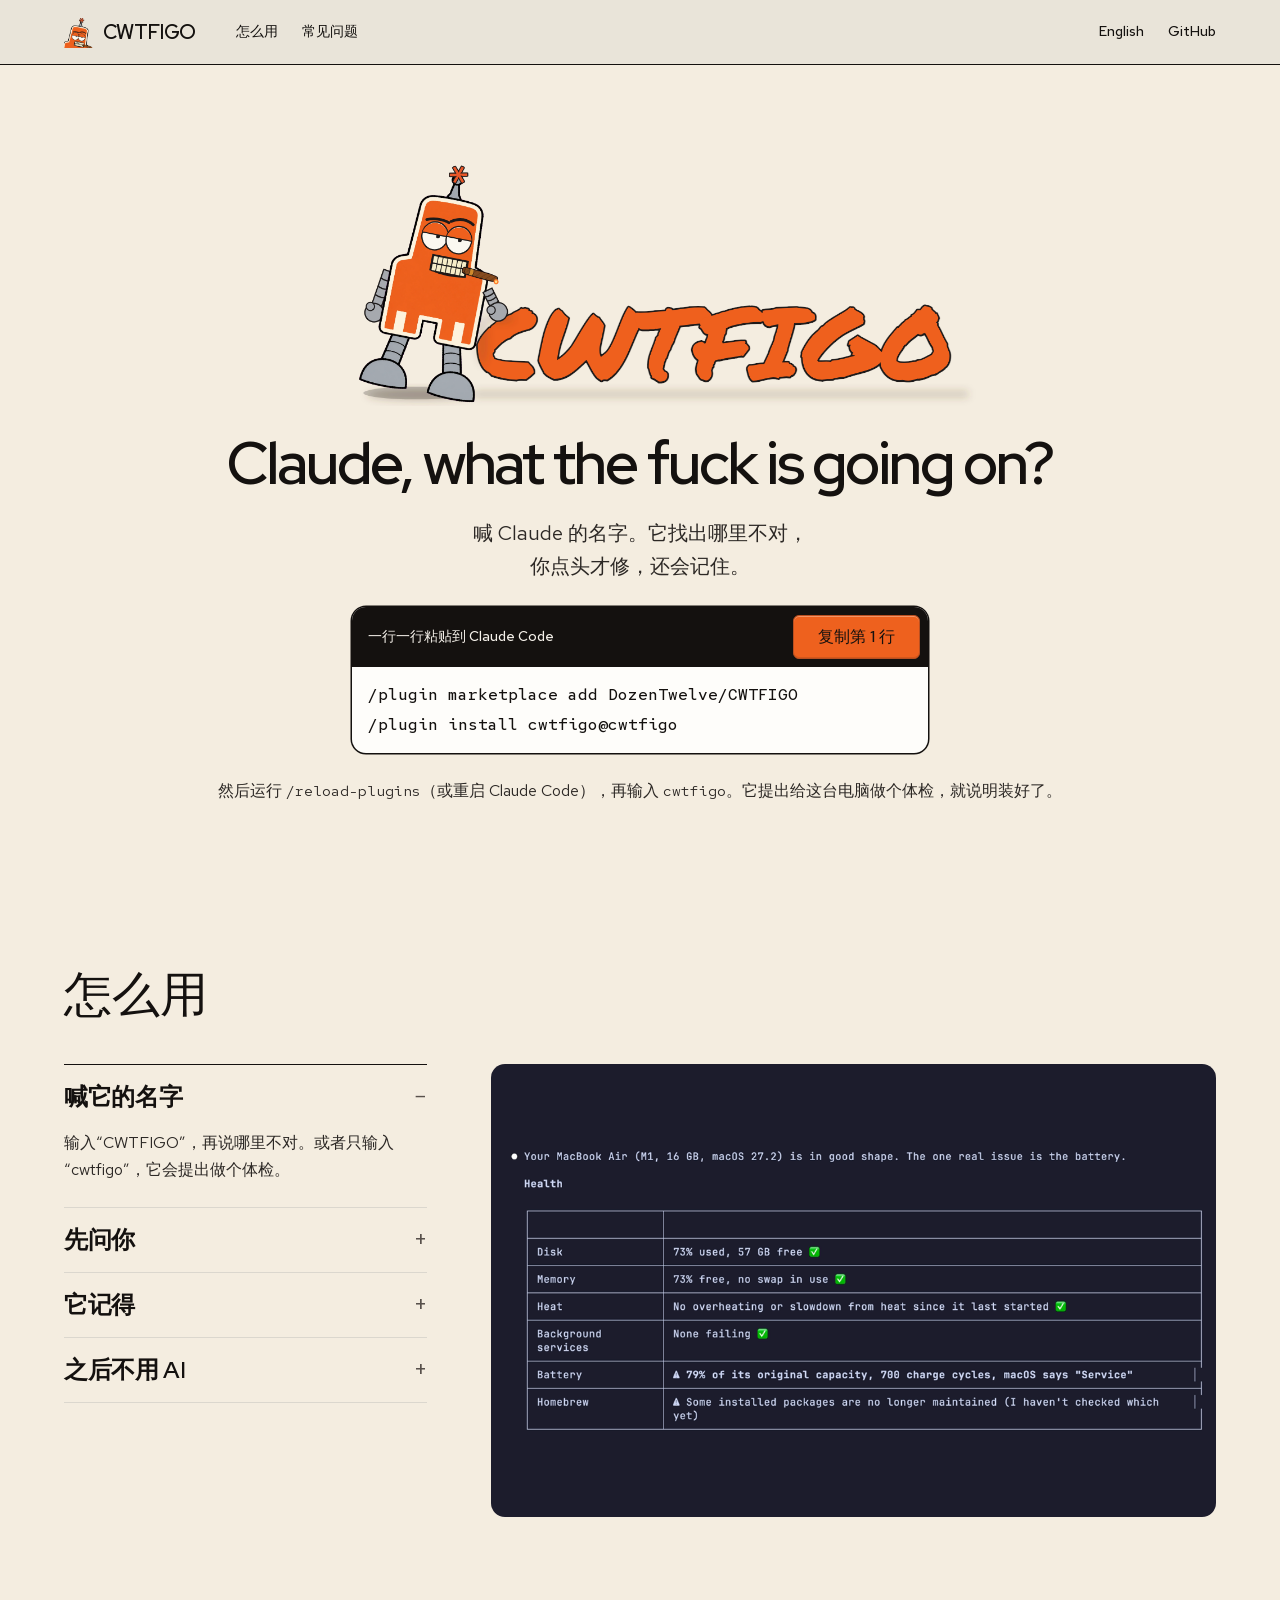
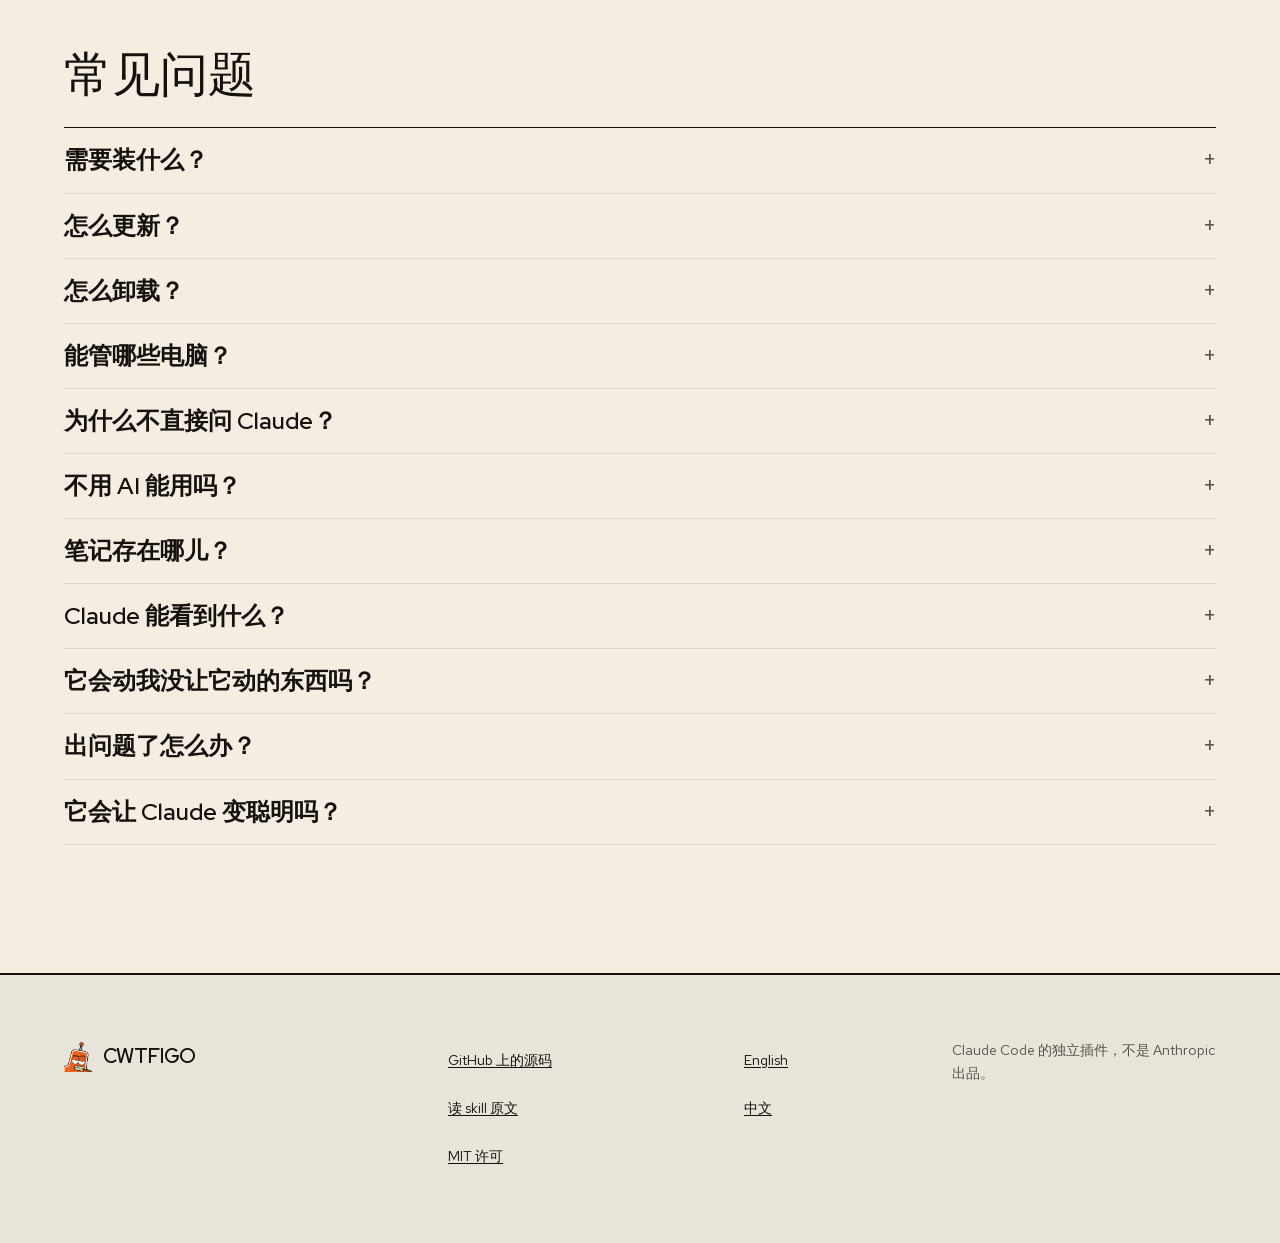
==== site/zh/index.html @ ad034449 "docs: which systems have a ready-made starting script README and the site listed Linux with no word " ====
<!doctype html>
<html lang="zh-Hans">
<head>
<meta charset="utf-8">
<meta name="viewport" content="width=device-width, initial-scale=1">
<title>CWTFIGO: Claude, what the fuck is going on?</title>
<meta name="description" content="电脑出毛病了？喊 Claude 的名字。它找出哪里不对，你点头才动手，还会记住这台机器。一个 Claude Code 插件，支持 Mac、Linux、Windows、Steam Deck 和路由器。">
<meta property="og:title" content="CWTFIGO: Claude, what the fuck is going on?">
<meta property="og:description" content="喊 Claude 的名字。它找出哪里不对，你点头才修，还会记住。">
<meta property="og:type" content="website">
<meta name="color-scheme" content="light dark">
<link rel="alternate" hreflang="en" href="../">
<link rel="alternate" hreflang="zh" href="./">
<link rel="icon" href="../robot.png" type="image/png">
<link rel="apple-touch-icon" href="../apple-touch-icon.png">
<meta property="og:image" content="https://cwtfigo.diamonddoge.org/og-image.png">
<meta property="og:url" content="https://cwtfigo.diamonddoge.org/zh/">
<meta property="og:image:width" content="1200">
<meta property="og:image:height" content="630">
<meta name="twitter:card" content="summary_large_image">
<link rel="stylesheet" href="../fonts.css">
<link rel="stylesheet" href="../style.css">
</head>
<body>
<a class="skip" href="#main">跳到正文</a>

<header class="slab">
  <nav class="container slab__row" aria-label="主导航">
    <a class="wordmark" href="./"><img src="../robot.png" alt="" width="31" height="32">CWTFIGO</a>
    <ul class="slab__links">
      <li><a href="#how">怎么用</a></li>
      <li><a href="#questions">常见问题</a></li>
    </ul>
    <ul class="slab__end">
      <li><a href="../" hreflang="en" lang="en">English</a></li>
      <li><a href="https://github.com/DozenTwelve/CWTFIGO">GitHub</a></li>
    </ul>
  </nav>
</header>

<main id="main">

<section class="hero container" aria-labelledby="hero-title">
  <picture>
    <source media="(prefers-color-scheme: dark)" srcset="../banner-dark.png">
    <img class="hero__banner" src="../banner-light.png" alt="CWTFIGO：一个叼着雪茄的橙色机器人" width="1280" height="640" fetchpriority="high">
  </picture>
  <h1 id="hero-title" lang="en">Claude, what the fuck is going on?</h1>
  <p class="lead">喊 Claude 的名字。它找出哪里不对，你点头才修，还会记住。</p>
  <div class="install">
    <div class="install__box">
      <div class="install__head"><span class="install__status" role="status">一行一行粘贴到 Claude Code</span><button class="btn btn--primary" type="button" data-copy="install-1">复制第 1 行</button></div>
      <pre id="install-1" tabindex="0"><code><span class="ln">/plugin marketplace add DozenTwelve/<wbr>CWTFIGO</span><span class="ln">/plugin install cwtfigo@cwtfigo</span></code></pre>
    </div>
  </div>
  <p class="hero__then">然后运行 <code>/reload-plugins</code>（或重启 Claude Code），再输入 <code>cwtfigo</code>。它提出给这台电脑做个体检，就说明装好了。</p>
</section>

<section class="walk-section container" id="how" aria-labelledby="how-title">
  <h2 id="how-title">怎么用</h2>
  <div class="walk">
    <div class="walk__items">
    <details name="walk" open>
      <summary>喊它的名字</summary>
      <p>输入“CWTFIGO”，再说哪里不对。或者只输入“cwtfigo”，它会提出做个体检。</p>
      <figure class="walk__pic"><a href="../report.png"><img src="../report.png" width="1080" height="450" alt="一台 MacBook Air 首次体检的开头：整体状况良好；磁盘、内存、温度和后台服务都正常；电池剩原始容量的 79%；有些 Homebrew 包已经没人维护了。"></a></figure>
    </details>
    <details name="walk">
      <summary>先问你</summary>
      <p>插件自带的只读检查，同意一次就都能跑。Claude 给你的机器写的每个脚本，第一次运行前都会问你，脚本变了会再问。会改动电脑的事，每次都问。</p>
      <figure class="walk__pic"><a href="../approve.png"><img src="../approve.png" width="1180" height="585" loading="lazy" alt="Claude Code 在运行一个只读脚本前问“Do you want to proceed?”。这个脚本只描述这台机器是什么；提示说同意一次之后就不再问，除非脚本变了。"></a></figure>
    </details>
    <details name="walk">
      <summary>它记得</summary>
      <p>笔记留在你的电脑上，一台机器一个文件夹，经 SSH 连到的其他机器也一样。下次从这里接着来。</p>
      <figure class="walk__pic" aria-label="一台机器的笔记文件">
        <pre tabindex="0"><code><span class="cmd">$ ls ~/.cwtfigo/hosts</span>
macbook  nas  router  steam-deck

<span class="cmd">$ cat ~/.cwtfigo/hosts/nas/notes.md</span>
Debian 文件服务器，只做备份。

## Don't touch
- /srv/backup/.old：看着像垃圾，
  其实是 2024 年的照片

## Parked
- 2026-11-02 备份硬盘老是自己醒来
  - 试过：hdparm -S 120，没用
  - 再看：新硬盘盒到货时</code></pre>
      </figure>
    </details>
    <details name="walk">
      <summary>之后不用 AI</summary>
      <p>Claude 给每台机器写好它自己的体检和保养脚本。一个小菜单不经过 Claude 也能跑它们，支持 Mac 和 Linux。</p>
      <figure class="walk__pic"><a href="../tui.png"><img src="../tui.png" width="1400" height="760" loading="lazy" alt="终端里的菜单：左边是机器，中间是这台 Mac 的脚本，右边是它的体检脚本。"></a></figure>
    </details>
    </div>
  </div>
</section>

<section class="questions container" id="questions" aria-labelledby="questions-title">
  <h2 id="questions-title">常见问题</h2>
  <div class="faq">
    <details>
      <summary>需要装什么？</summary>
      <p>Claude Code、<code>git</code> 和 <code>python3</code>，后者用来搜过去的修法。Mac 上用 <code>xcode-select --install</code> 装 <code>git</code>。Windows 上它跑在 Git Bash 里，反正 Claude Code 在那边也要它。第一次用 Opus 效果最好：<code>/model opus</code>。</p>
    </details>
    <details>
      <summary>怎么更新？</summary>
      <p>Claude Code 不会自己更新这个插件：它只自动更新 Anthropic 自己的插件市场。要现在更新，运行 <code>/plugin</code>，打开 <strong>Marketplaces</strong> 标签页，选 <code>cwtfigo</code>，选 <strong>Update marketplace</strong>，再运行 <code>/reload-plugins</code>。在同一个地方选 <strong>Enable auto-update</strong>，以后每次 Claude Code 启动时都会自己更新。</p>
    </details>
    <details>
      <summary>怎么卸载？</summary>
      <p>在 Claude Code 里，<code>/plugin marketplace remove cwtfigo</code> 会连同插件市场一起卸掉插件。在终端里，<code>rm -rf ~/.local/bin/cwtfigo "${XDG_RUNTIME_DIR:-$HOME/.cache}/cwtfigo-visit"</code> 删掉菜单和它记录过往访问的小标记。如果你为菜单加过 <code>PATH</code> 那一行，把它删掉；装过 Hermes 的话，照 <a href="https://github.com/DozenTwelve/CWTFIGO/blob/main/HERMES.md#taking-it-off">HERMES.md</a> 说的去掉。你的笔记还在 <code>~/.cwtfigo</code>：只有想彻底删掉时才删这个文件夹。</p>
    </details>
    <details>
      <summary>能管哪些电脑？</summary>
      <p>Mac、Linux、Windows、Steam Deck 和路由器：你面前这台，或者同一网络里经 SSH 连到的其他机器。你的笔记本可以照看服务器、NAS 和路由器，所有机器的笔记放在一处。在 macOS、Windows、Arch、Debian 及其衍生版（Ubuntu、Mint、Pop!_OS、Raspberry Pi OS 等）和 OpenWrt 路由器上，体检和保养从现成的脚本起步。其他系统，比如 Fedora 或 Steam Deck，也能用，只是 Claude 给它们写脚本时起点少一些。</p>
    </details>
    <details>
      <summary>为什么不直接问 Claude？</summary>
      <p>没有笔记，每次对话都从零开始：这台机器是什么、上个月试过什么。CWTFIGO 记得。每台机器还有自己的体检和保养脚本，由 Claude 为这台机器写、你点头同意，之后每次都重跑，学到新东西就改写。</p>
    </details>
    <details>
      <summary>不用 AI 能用吗？</summary>
      <p>能，Mac 和 Linux 上。终端里有个小菜单，按机器列出 Claude 写好、你同意过的脚本，直接就能跑；所以第一天它是空的，用得越多越满。在 Claude Code 里说“CWTFIGO install the TUI”，然后在终端里输入 <code>cwtfigo</code>。</p>
    </details>
    <details>
      <summary>笔记存在哪儿？</summary>
      <p>存在 <code>~/.cwtfigo</code>，你电脑上的一个 git 文件夹。删掉它就没了。几台电脑可以通过你自己的私有 git 远端共用这些笔记，绝不用公开的。</p>
    </details>
    <details>
      <summary>Claude 能看到什么？</summary>
      <p>它读到的内容（名字、路径、端口、日志行）会经过 Anthropic，和你给 Claude Code 看的其他东西一样。清理时它只量大小，从不看文件内容。</p>
    </details>
    <details>
      <summary>它会动我没让它动的东西吗？</summary>
      <p>只有你喊它名字时它才开始。不带名字描述问题，你得到的是普通的 Claude 回答。你没指给它的机器，它从不碰。</p>
    </details>
    <details>
      <summary>出问题了怎么办？</summary>
      <p>告诉它“CWTFIGO，刚才那个没用”，或者“CWTFIGO，就这个开个 issue”。它会起草一份 bug 报告，写上版本和经过，先给你看，你点头才用你的 GitHub 账号发出去。发出去需要装好 GitHub 的 <code>gh</code> 工具并登录（<code>gh auth login</code>）。也可以<a href="https://github.com/DozenTwelve/CWTFIGO/issues/new/choose">自己开一个</a>。安全问题见 <a href="https://github.com/DozenTwelve/CWTFIGO/blob/main/SECURITY.md">SECURITY.md</a>。</p>
    </details>
    <details>
      <summary>它会让 Claude 变聪明吗？</summary>
      <p>不会，也不会让它变笨。效果很大程度上取决于模型。修不好的问题先搁置、拿出证据、脚本先试运行不真改，这些都来自 skill 里的规则，不是代码，所以要靠模型去遵守。帮朋友的笔记本修一次，用普通的 Claude Code 就够了。你每周都要照看的机器，用得越久它越好用。</p>
    </details>
  </div>
</section>

</main>

<footer class="foot">
  <div class="container foot__cols">
    <p class="wordmark"><img src="../robot.png" alt="" width="31" height="32">CWTFIGO</p>
    <ul>
      <li><a href="https://github.com/DozenTwelve/CWTFIGO">GitHub 上的源码</a></li>
      <li><a href="https://github.com/DozenTwelve/CWTFIGO/blob/main/skills/cwtfigo/SKILL.md">读 skill 原文</a></li>
      <li><a href="https://github.com/DozenTwelve/CWTFIGO/blob/main/LICENSE">MIT 许可</a></li>
    </ul>
    <ul>
      <li><a href="../" hreflang="en" lang="en">English</a></li>
      <li><a href="./" aria-current="page">中文</a></li>
    </ul>
    <p class="foot__note">Claude Code 的独立插件，不是 Anthropic 出品。</p>
  </div>
</footer>

<script>
// One line per click: Claude Code takes a paste as one message, so both /plugin lines at once aren't two commands.
document.querySelectorAll('[data-copy]').forEach((b) => {
  const lines = document.getElementById(b.dataset.copy).querySelectorAll('.ln'), out = b.closest('.install').querySelector('[role=status]');
  let i = 0;
  b.addEventListener('click', () => {
    const ln = lines[i], n = i + 1;
    i = n % lines.length;
    b.textContent = '复制第 ' + (i + 1) + ' 行';
    navigator.clipboard.writeText(ln.innerText.trim()).then(() => { out.textContent = '已复制第 ' + n + ' 行。粘贴到 Claude Code，按回车。'; },
      () => { getSelection().selectAllChildren(ln); out.textContent = '已选中第 ' + n + ' 行，用键盘复制。'; });
  });
});
</script>
</body>
</html>
---- site/fonts.css ----
/* Red Hat Display, Text and Mono, latin subset, SIL OFL 1.1 (fonts/OFL.txt). Inlined as data: URIs so the fonts arrive
 * with the stylesheet: no swap on first paint, and they load from file:// too (Chromium blocks file:// font fetches).
 * Source: the latin woff2 files Google Fonts serves (redhatdisplay v21, redhattext v19, redhatmono v16), base64-encoded. */
@font-face { font-family: "Red Hat Display"; src: url([data-uri]) format("woff2"); font-weight: 600; font-display: swap; }
@font-face { font-family: "Red Hat Text"; src: url([data-uri]) format("woff2"); font-weight: 300 700; font-display: swap; }
@font-face { font-family: "Red Hat Mono"; src: url([data-uri]) format("woff2"); font-weight: 300 700; font-display: swap; }
---- site/style.css ----
/* Hallmark · audit only, not a Hallmark build · shape: the owner's brief (hero, walkthrough, questions, footer) · genre: modern-minimal · theme: custom, from the banner (its paper and its orange) · job: try · hero: banner, line, install · copy: verbatim (the owner's words and README.md) · v2.0.0 */
/* Hallmark · critique: one idea per screen held; weakest is the walkthrough panel, where screenshots of three shapes share one 16:10 frame */
/* Hallmark · waive 6b · banner, headline, line and install all centred · the owner's brief asks for a centred hero filling the first screen */
/* CWTFIGO landing page. Hero (banner, line, install) fills the first screen; a walkthrough
 * (details accordion, one fixed picture panel); questions; footer.
 * One accent: the banner's orange. Light and dark from prefers-color-scheme. */

/* fonts: Red Hat Display/Text/Mono are inlined in fonts.css (OFL), so they arrive with the CSS: no swap. CJK comes from the system (--font-cjk). */

:root {
  color-scheme: light dark;
  --space-2xs: 4px; --space-xs: 8px; --space-sm: 12px; --space-md: 16px; --space-lg: 24px; --space-xl: 40px; --space-2xl: 64px;
  --text-sm: 0.875rem; --text-md: 1rem; --text-lg: 1.25rem;
  --text-display-s: clamp(2.25rem, 4vw + 0.5rem, 3.75rem); --text-display: clamp(2.5rem, 4vw + 1rem, 4.5rem);
  --text-section: clamp(2rem, 2.5vw + 1rem, 3.5rem); --text-title: clamp(1.25rem, 0.75vw + 0.875rem, 1.625rem); --text-lead: clamp(1.125rem, 0.35vw + 1rem, 1.375rem);
  --ease-out: cubic-bezier(0.16, 1, 0.3, 1);
  --dur-micro: 120ms; --dur-short: 220ms;
  --container: 1440px; --gutter: 64px; --gap-columns: 32px; --gap-split: 64px; --nav-h: 64px;
  --color-paper: #f4ede0; /* the light banner's background */ --color-paper-2: oklch(99.5% 0.005 85); --color-paper-3: oklch(92% 0.016 85);
  --color-ink: oklch(18% 0.006 60); --color-ink-2: oklch(28% 0.008 60); --color-muted: oklch(44% 0.012 60); --color-rule: oklch(88% 0.013 85);
  --color-accent: #ee611e; /* the banner's orange */ --color-accent-ink: oklch(18% 0.006 60); --color-focus: oklch(60% 0.19 40);
  --color-head: oklch(18% 0.006 60); --color-head-ink: oklch(96% 0.011 85);
  --color-sheet: oklch(99.3% 0.004 85);
  --color-term: #1c1c2c; --color-term-ink: #e4e4ee; --color-term-dim: #a9a9bd; /* the screenshots' terminal, dark in both themes */
  --font-cjk: "PingFang SC", "Hiragino Sans GB", "Microsoft YaHei", "Noto Sans SC", "Noto Sans CJK SC", "Source Han Sans SC";
  --font-display: "Red Hat Display", var(--font-cjk), sans-serif;
  --font-body: "Red Hat Text", var(--font-cjk), sans-serif;
  --font-outlier: "Red Hat Mono", var(--font-cjk), monospace;
  --font-ja: "Hiragino Sans", "Hiragino Kaku Gothic ProN", "Yu Gothic Medium", "Yu Gothic", Meiryo, "Noto Sans JP", "Noto Sans CJK JP";
  --radius-entry: 14px; --radius-pill: 6px; --rule-hair: 1px;
  --tracking-display: -0.035em; --display-weight: 600;
}
@media (prefers-color-scheme: dark) {
  :root {
    --color-paper: #16130f; /* the dark banner's background */ --color-paper-2: oklch(23% 0.009 70); --color-paper-3: oklch(26% 0.01 70);
    --color-ink: oklch(94% 0.01 85); --color-ink-2: oklch(86% 0.012 85); --color-muted: oklch(74% 0.014 80); --color-rule: oklch(34% 0.012 70);
    --color-focus: oklch(74% 0.17 45);
    --color-head: oklch(13% 0.006 60); --color-head-ink: oklch(94% 0.01 85);
    --color-sheet: oklch(23% 0.009 70);
  }
}
/* base */
*, *::before, *::after { box-sizing: border-box; }
html, body { overflow-x: clip; }
html { scrollbar-color: var(--color-muted) var(--color-paper); scroll-padding-top: var(--space-xl); }
body { margin: 0; background: var(--color-paper); color: var(--color-ink); font-family: var(--font-body); font-size: var(--text-md); line-height: 1.55; -webkit-font-smoothing: antialiased; caret-color: var(--color-accent); }
::selection { background: color-mix(in oklab, var(--color-accent) 30%, transparent); color: var(--color-ink); }
:focus-visible { outline: 2px solid var(--color-focus); outline-offset: 2px; }
a { color: inherit; text-decoration-thickness: 1px; text-underline-offset: 0.16em; }
a:hover { text-decoration-thickness: 2px; }
h1, h2, h3 { margin: 0; font-family: var(--font-display); font-weight: var(--display-weight); font-synthesis: none; letter-spacing: var(--tracking-display); line-height: 1.02; overflow-wrap: break-word; min-width: 0; text-wrap: balance; }
h1 { max-width: 14ch; font-size: var(--text-display); }
h2 { max-width: 18ch; font-size: var(--text-section); }
.lead { font-size: var(--text-lead); line-height: 1.45; max-width: 34ch; color: var(--color-ink-2); }
p { margin: 0; text-wrap: pretty; }
ul { margin: 0; padding: 0; list-style: none; }
code, pre { font-family: var(--font-outlier); }
p code, td code { font-size: 0.92em; }
.container { width: 100%; max-width: var(--container); margin-inline: auto; padding-inline: var(--gutter); }
button { font: inherit; }

/* CJK: Latin tracking and leading are wrong for Han; break headings at punctuation, not mid-word */
[lang="ja"] { font-family: "Red Hat Text", var(--font-ja), sans-serif; }
body:lang(zh) { line-height: 1.7; }
h2:lang(zh), .faq summary:lang(zh) { letter-spacing: 0; }
h2:lang(zh) { line-height: 1.22; word-break: keep-all; }
.lead:lang(zh) { line-height: 1.6; word-break: keep-all; text-wrap: balance; }

/* nav: a slab */
.slab { background: var(--color-paper-3); border-bottom: var(--rule-hair) solid var(--color-ink); }
.slab__row { display: flex; align-items: center; gap: var(--space-xl); min-height: var(--nav-h); }
.wordmark { display: inline-flex; align-items: center; gap: var(--space-xs); font-family: var(--font-display); font-weight: var(--display-weight); font-size: var(--text-lg); letter-spacing: -0.01em; text-decoration: none; }
.wordmark img { width: auto; height: 1.6em; }
.slab__links, .slab__end { display: flex; gap: var(--space-lg); font-size: var(--text-sm); font-weight: 500; }
.slab__end { margin-left: auto; }
.slab a { display: inline-flex; align-items: center; min-height: 44px; text-decoration: none; white-space: nowrap; }
.slab a:hover { text-decoration: underline; }

/* controls: moulded keys */
.btn { display: inline-flex; align-items: center; justify-content: center; min-height: 48px; padding: 0 var(--space-lg); border: var(--rule-hair) solid var(--color-rule); border-radius: var(--radius-pill); background: var(--color-paper-2); color: var(--color-ink); font-weight: 500; font-size: var(--text-md); white-space: nowrap; text-decoration: none; cursor: pointer; box-shadow: inset 0 1px 0 color-mix(in oklab, var(--color-sheet) 60%, transparent), 0 1px 1px var(--color-rule); transition: background-color var(--dur-short) var(--ease-out), transform var(--dur-micro) var(--ease-out); }
.btn:hover { background: var(--color-paper-3); }
.btn:active { transform: translateY(1px); }
.btn:focus-visible { outline: 2px solid var(--color-focus); outline-offset: 2px; transition: none; }
.btn:disabled { opacity: 0.55; cursor: not-allowed; transform: none; }
.btn--primary { background: var(--color-accent); color: var(--color-accent-ink); border-color: color-mix(in oklab, var(--color-accent) 78%, var(--color-ink)); box-shadow: inset 0 1px 0 color-mix(in oklab, var(--color-sheet) 32%, transparent), inset 0 -1px 0 color-mix(in oklab, var(--color-accent-ink) 12%, transparent); }
.btn--primary:hover { background: color-mix(in oklab, var(--color-accent) 88%, var(--color-accent-ink)); }

/* hero: banner, line, install; fills the first screen */
.hero { display: grid; justify-items: center; align-content: center; gap: var(--space-lg); min-height: calc(100svh - var(--nav-h)); padding-block: var(--space-xl); text-align: center; }
/* the banner PNG carries wide margins: crop them, its background matches --color-paper */
.hero picture { width: min(100%, 720px); }
.hero__banner { display: block; width: 100%; height: auto; aspect-ratio: 1280 / 440; object-fit: cover; }
.hero h1 { max-width: none; font-size: var(--text-display-s); }
.hero .lead { max-width: 40ch; text-wrap: balance; }
.hero .install { width: min(100%, 36rem); margin-top: 0; text-align: left; }
.hero__then { color: var(--color-ink-2); }

/* install: the commands on a sheet, under the same dark head as the notebook cards, copy button docked in it */
.install { display: grid; gap: var(--space-xs); max-width: 36rem; margin-top: var(--space-xs); }
.install__box { border-radius: var(--radius-entry); background: var(--color-sheet); box-shadow: 0 0 0 1.5px var(--color-ink); overflow: hidden; }
.install__head { display: flex; flex-wrap: wrap; justify-content: space-between; align-items: center; gap: var(--space-xs) var(--space-md); padding: var(--space-xs) var(--space-xs) var(--space-xs) var(--space-md); background: var(--color-head); color: var(--color-head-ink); font-size: var(--text-sm); font-weight: 500; }
.install__head .btn { min-height: 44px; }
.install__head .btn:not(.btn--primary) { background: transparent; color: var(--color-head-ink); border-color: color-mix(in oklab, var(--color-head-ink) 40%, transparent); box-shadow: none; }
.install__head .btn:not(.btn--primary):hover { background: color-mix(in oklab, var(--color-head-ink) 12%, transparent); }
.install pre { margin: 0; padding: var(--space-md); font-size: clamp(0.9375rem, 0.25vw + 0.8rem, 1.0625rem); line-height: 1.5; font-weight: 500; overflow-x: auto; }
/* each command is a line; a too-long one wraps under a hanging indent instead of scrolling */
.install .ln { display: block; padding-left: 2ch; text-indent: -2ch; white-space: pre-wrap; overflow-wrap: anywhere; }
.install .ln + .ln { margin-top: 0.4em; }

/* skip link: off-screen until focused */
.skip { position: absolute; left: var(--space-md); top: var(--space-xs); z-index: 10; padding: var(--space-xs) var(--space-md); background: var(--color-ink); color: var(--color-paper); border-radius: var(--radius-pill); transform: translateY(-200%); }
.skip:focus { transform: none; }

/* walkthrough: an exclusive accordion; the open item's picture sits in one fixed panel on the right */
.walk-section { padding-block: var(--space-2xl); }
.walk { position: relative; display: grid; grid-template-columns: minmax(0, 4fr) minmax(0, 8fr); column-gap: var(--gap-split); align-content: start; margin-top: var(--space-xl); }
.walk__items { align-self: start; }
.walk details { border-bottom: var(--rule-hair) solid var(--color-rule); }
.walk details:first-child { border-top: var(--rule-hair) solid var(--color-ink); }
/* reserves the panel's height in the right column; the open item's figure is laid over it */
.walk::after { content: ""; aspect-ratio: 16 / 10; }
.walk__pic { position: absolute; top: 0; right: 0; width: calc((100% - var(--gap-split)) * 8 / 12); aspect-ratio: 16 / 10; margin: 0; overflow: hidden; border-radius: var(--radius-entry); background: var(--color-term); container-type: inline-size; }
.walk__pic a, .walk__pic img { display: block; width: 100%; height: 100%; }
.walk__pic img { object-fit: contain; }
.walk__pic a:focus-visible, .walk__pic pre:focus-visible { outline-offset: -4px; }
.walk__pic pre { height: 100%; margin: 0; padding: 5cqi 6cqi; overflow: auto; color: var(--color-term-dim); font-size: clamp(0.6875rem, 2.1cqi, 0.9375rem); line-height: 1.6; }
.walk__pic .cmd { color: var(--color-term-ink); font-weight: 500; }
.walk details p { max-width: 42ch; padding-bottom: var(--space-lg); color: var(--color-ink-2); }

/* questions */
.questions { display: grid; gap: var(--space-lg); padding-block: var(--space-2xl); }
.faq { border-top: var(--rule-hair) solid var(--color-ink); }
.faq details { border-bottom: var(--rule-hair) solid var(--color-rule); }
.faq summary, .walk summary { display: flex; justify-content: space-between; align-items: center; gap: var(--space-md); min-height: 64px; padding-block: var(--space-sm); font-size: var(--text-title); font-family: var(--font-display); font-weight: var(--display-weight); letter-spacing: -0.015em; cursor: pointer; list-style: none; }
.faq summary::-webkit-details-marker, .walk summary::-webkit-details-marker { display: none; }
.faq summary::after, .walk summary::after { content: "+" / ""; font-family: var(--font-body); font-weight: 400; color: var(--color-muted); }
.faq details[open] summary::after, .walk details[open] summary::after { content: "\2212" / ""; }
.faq summary:hover, .walk summary:hover { text-decoration: underline; text-decoration-thickness: 1px; text-underline-offset: 0.16em; }
.faq summary:focus-visible, .walk summary:focus-visible { outline-offset: 4px; }
.faq details p { padding-bottom: var(--space-lg); color: var(--color-ink-2); }

/* footer: index columns */
.foot { margin-top: var(--space-2xl); padding-block: var(--space-2xl); border-top: 2px solid var(--color-ink); background: var(--color-paper-3); font-size: var(--text-sm); }
.foot__cols { display: grid; grid-template-columns: minmax(0, 4fr) minmax(0, 3fr) minmax(0, 2fr) minmax(0, 3fr); gap: var(--gap-columns); align-items: start; }
.foot ul { display: grid; gap: var(--space-2xs); }
.foot a { display: inline-flex; align-items: center; min-height: 44px; }
.foot__note { color: var(--color-muted); max-width: 40ch; }

@media (max-width: 60rem) {
  :root { --gutter: 24px; --gap-split: 40px; }
  .slab__links { display: none; }
  /* stacked: each picture under its own item, at its own height */
  .walk { display: block; }
  .walk::after { content: none; }
  .walk__pic { position: static; width: 100%; aspect-ratio: auto; margin-bottom: var(--space-lg); }
  .walk__pic img { height: auto; }
  .foot__cols { grid-template-columns: minmax(0, 1fr) minmax(0, 1fr); }
}
@media (max-width: 40rem) {
  :root { --gutter: 16px; --gap-split: 32px; --gap-columns: 16px; }
  /* a phone shrinks a terminal screenshot past reading: keep it at 640px and let it scroll sideways in its frame */
  .walk__pic { overflow-x: auto; }
  .walk__pic a { width: 640px; }
}
@media (prefers-reduced-motion: reduce) {
  .btn { transition: none; }
  .btn:active { transform: none; }
}
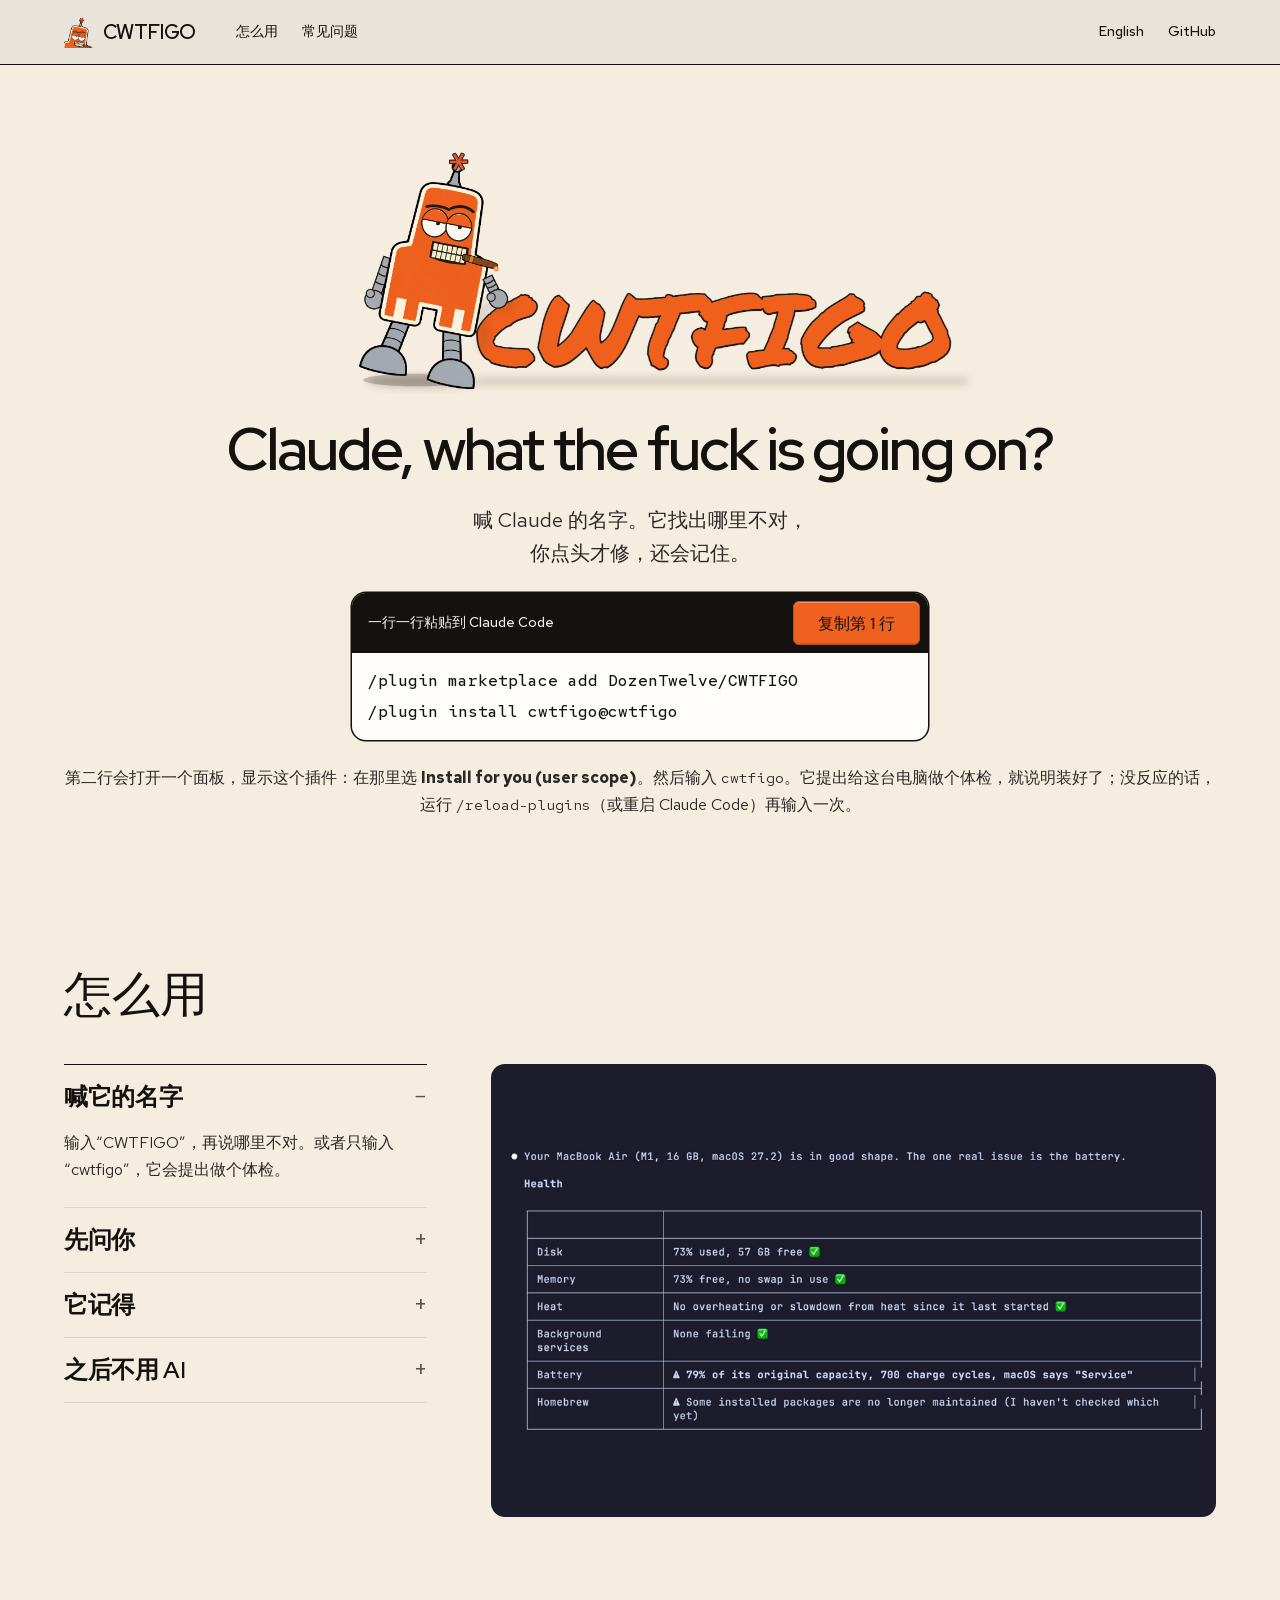
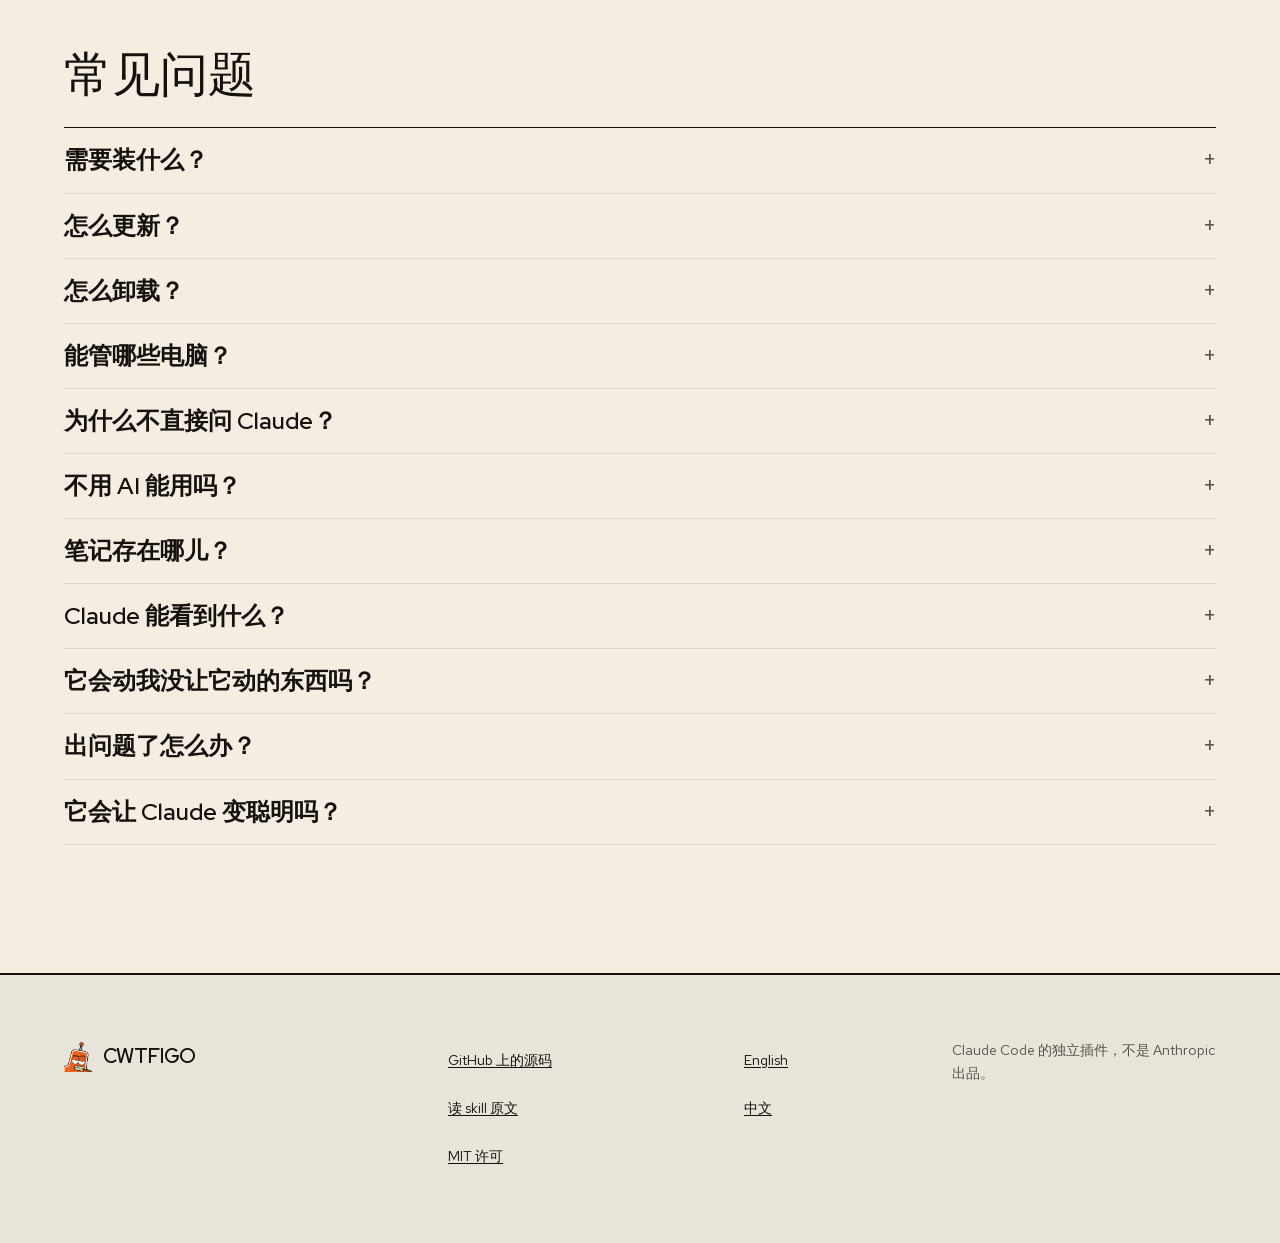
==== commit 41971194: "docs: /plugin install opens a panel, it doesn't install by itself README, the clone install and both" ====
--- a/site/zh/index.html
+++ b/site/zh/index.html
@@ -53,7 +53,7 @@
       <pre id="install-1" tabindex="0"><code><span class="ln">/plugin marketplace add DozenTwelve/<wbr>CWTFIGO</span><span class="ln">/plugin install cwtfigo@cwtfigo</span></code></pre>
     </div>
   </div>
-  <p class="hero__then">然后运行 <code>/reload-plugins</code>（或重启 Claude Code），再输入 <code>cwtfigo</code>。它提出给这台电脑做个体检，就说明装好了。</p>
+  <p class="hero__then">第二行会打开一个面板，显示这个插件：在那里选 <strong>Install for you (user scope)</strong>。然后输入 <code>cwtfigo</code>。它提出给这台电脑做个体检，就说明装好了；没反应的话，运行 <code>/reload-plugins</code>（或重启 Claude Code）再输入一次。</p>
 </section>
 
 <section class="walk-section container" id="how" aria-labelledby="how-title">
@@ -104,7 +104,7 @@
   <div class="faq">
     <details>
       <summary>需要装什么？</summary>
-      <p>Claude Code、<code>git</code> 和 <code>python3</code>，后者用来搜过去的修法。Mac 上用 <code>xcode-select --install</code> 装 <code>git</code>。Windows 上它跑在 Git Bash 里，反正 Claude Code 在那边也要它。第一次用 Opus 效果最好：<code>/model opus</code>。</p>
+      <p>Claude Code、<code>git</code> 和 <code>python3</code>，后者用来搜过去的修法。Mac 上用 <code>xcode-select --install</code> 装 <code>git</code>。Windows 上它跑在 Git Bash 里，反正 Claude Code 在那边也要它。大多数 Linux 自带 <code>python3</code>；最小安装的系统上，用 <code>sudo apt install python3</code> 或 <code>sudo dnf install python3</code> 装上。第一次用 Opus 效果最好：<code>/model opus</code>。</p>
     </details>
     <details>
       <summary>怎么更新？</summary>
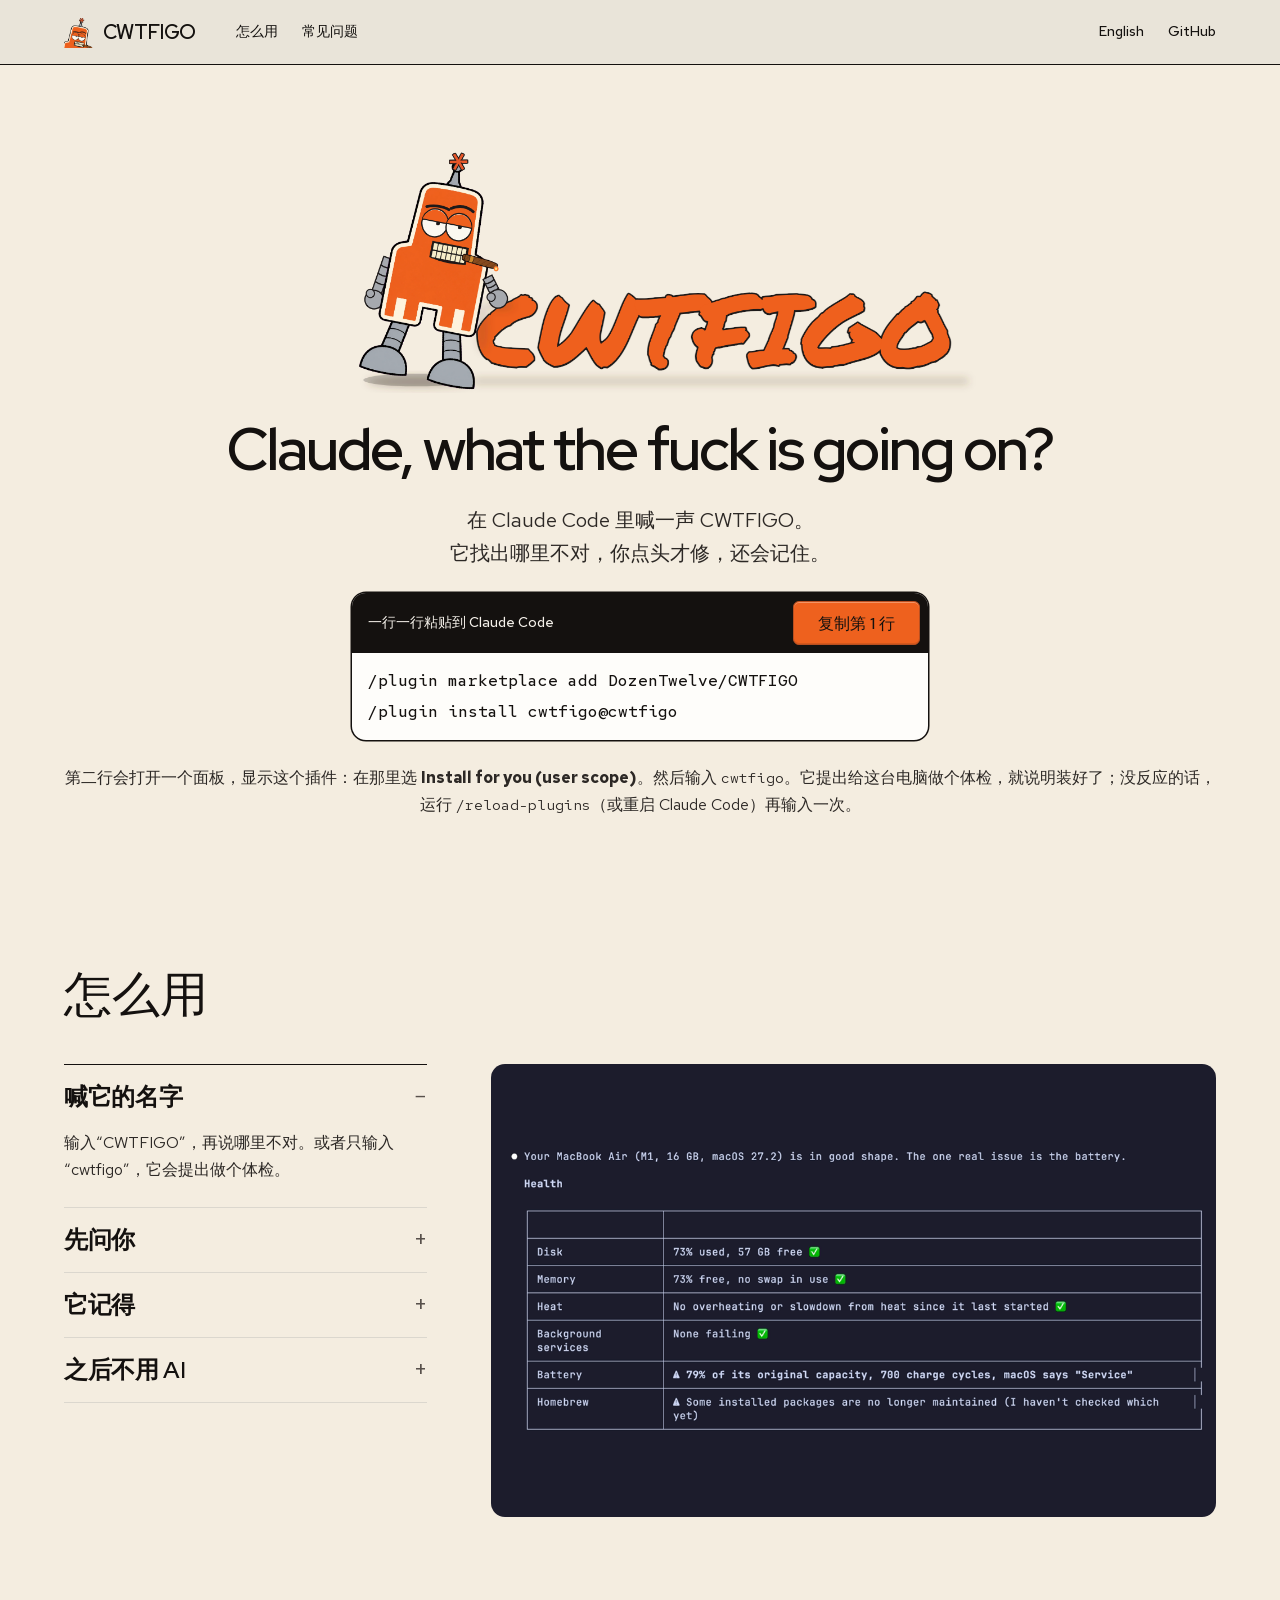
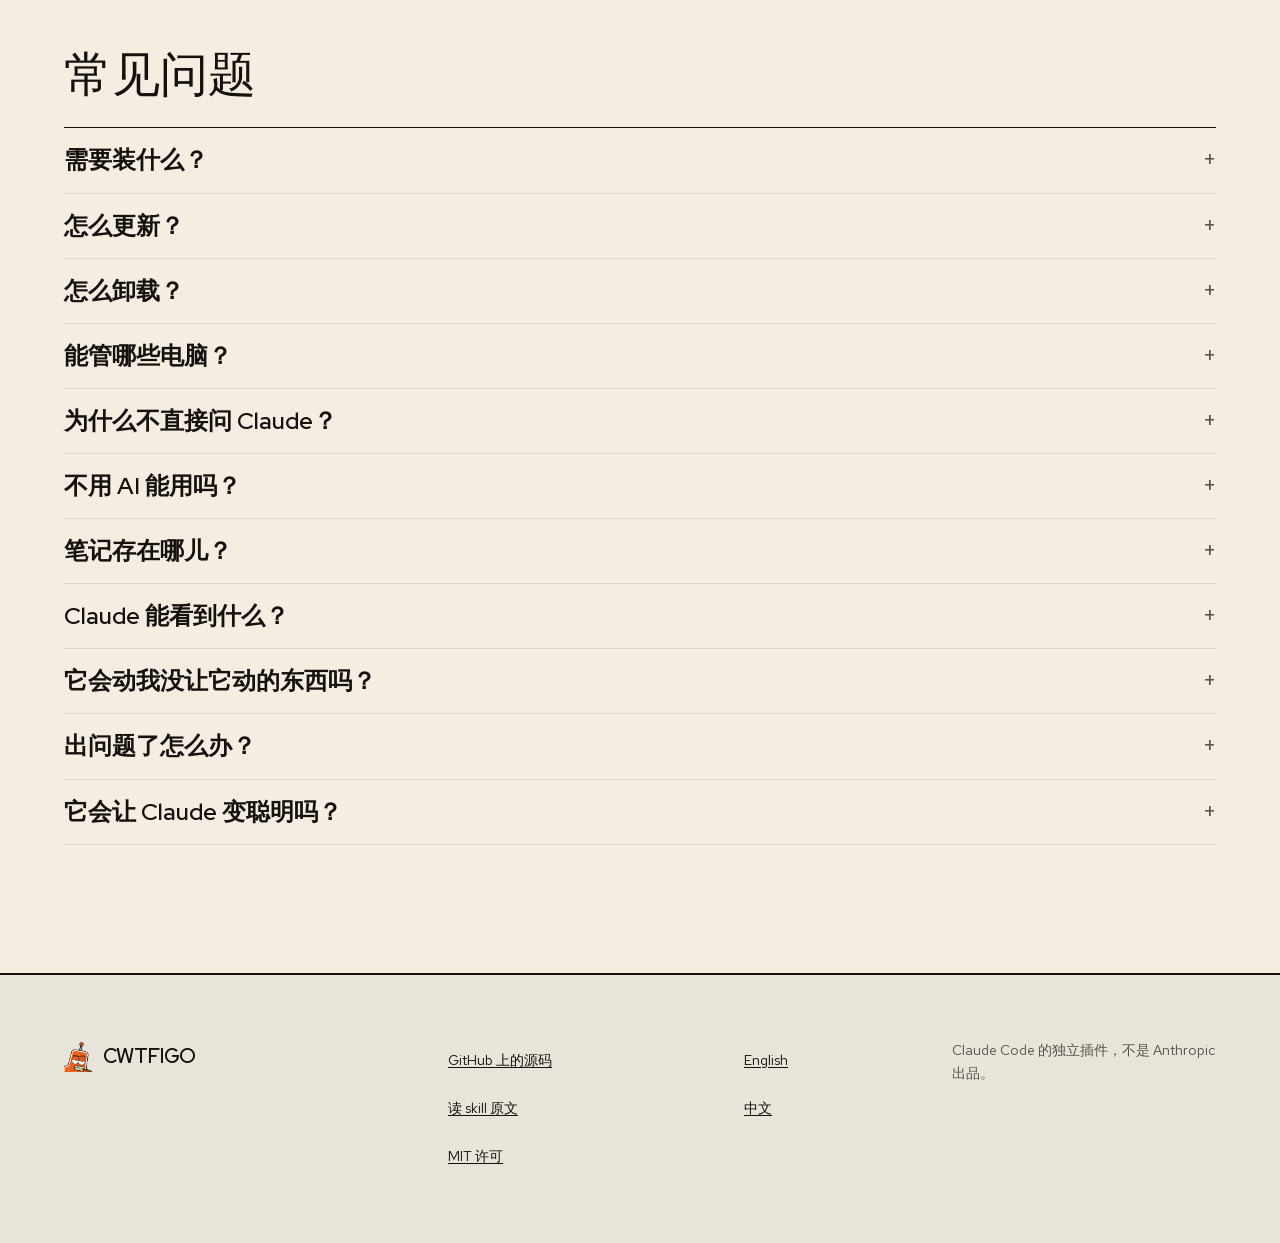
==== commit d0406a36: "docs: "Say CWTFIGO", and what the README's download line skips "Call Claude by name" read as "say Cl" ====
--- a/site/zh/index.html
+++ b/site/zh/index.html
@@ -4,9 +4,9 @@
 <meta charset="utf-8">
 <meta name="viewport" content="width=device-width, initial-scale=1">
 <title>CWTFIGO: Claude, what the fuck is going on?</title>
-<meta name="description" content="电脑出毛病了？喊 Claude 的名字。它找出哪里不对，你点头才动手，还会记住这台机器。一个 Claude Code 插件，支持 Mac、Linux、Windows、Steam Deck 和路由器。">
+<meta name="description" content="电脑出毛病了？在 Claude Code 里喊一声 CWTFIGO。它找出哪里不对，你点头才动手，还会记住这台机器。一个 Claude Code 插件，支持 Mac、Linux、Windows、Steam Deck 和路由器。">
 <meta property="og:title" content="CWTFIGO: Claude, what the fuck is going on?">
-<meta property="og:description" content="喊 Claude 的名字。它找出哪里不对，你点头才修，还会记住。">
+<meta property="og:description" content="在 Claude Code 里喊一声 CWTFIGO。它找出哪里不对，你点头才修，还会记住。">
 <meta property="og:type" content="website">
 <meta name="color-scheme" content="light dark">
 <link rel="alternate" hreflang="en" href="../">
@@ -46,7 +46,7 @@
     <img class="hero__banner" src="../banner-light.png" alt="CWTFIGO：一个叼着雪茄的橙色机器人" width="1280" height="640" fetchpriority="high">
   </picture>
   <h1 id="hero-title" lang="en">Claude, what the fuck is going on?</h1>
-  <p class="lead">喊 Claude 的名字。它找出哪里不对，你点头才修，还会记住。</p>
+  <p class="lead">在 Claude Code 里喊一声 CWTFIGO。它找出哪里不对，你点头才修，还会记住。</p>
   <div class="install">
     <div class="install__box">
       <div class="install__head"><span class="install__status" role="status">一行一行粘贴到 Claude Code</span><button class="btn btn--primary" type="button" data-copy="install-1">复制第 1 行</button></div>
@@ -67,7 +67,7 @@
     </details>
     <details name="walk">
       <summary>先问你</summary>
-      <p>插件自带的只读检查，同意一次就都能跑。Claude 给你的机器写的每个脚本，第一次运行前都会问你，脚本变了会再问。会改动电脑的事，每次都问。</p>
+      <p>插件自带的只读检查，同意一次就都能跑。Claude 给你的机器写的每个脚本，第一次运行前都会问你，脚本变了会再问。会改动电脑的脚本分两步：一步只告诉你它打算做什么，一步真的动手，动手的那一步每次都问。</p>
       <figure class="walk__pic"><a href="../approve.png"><img src="../approve.png" width="1180" height="585" loading="lazy" alt="Claude Code 在运行一个只读脚本前问“Do you want to proceed?”。这个脚本只描述这台机器是什么；提示说同意一次之后就不再问，除非脚本变了。"></a></figure>
     </details>
     <details name="walk">
@@ -104,7 +104,7 @@
   <div class="faq">
     <details>
       <summary>需要装什么？</summary>
-      <p>Claude Code、<code>git</code> 和 <code>python3</code>，后者用来搜过去的修法。Mac 上用 <code>xcode-select --install</code> 装 <code>git</code>。Windows 上它跑在 Git Bash 里，反正 Claude Code 在那边也要它。大多数 Linux 自带 <code>python3</code>；最小安装的系统上，用 <code>sudo apt install python3</code> 或 <code>sudo dnf install python3</code> 装上。第一次用 Opus 效果最好：<code>/model opus</code>。</p>
+      <p>Claude Code、<code>git</code> 和 <code>python3</code>，后者用来搜过去的修法。Mac 上用 <code>xcode-select --install</code> 装 <code>git</code>。Windows 上要装 Git for Windows：CWTFIGO 自己的脚本，还有改动前先问你的那道检查，都跑在它带的 Git Bash 里。Claude Code 没有 Git Bash 也能用，CWTFIGO 不行。大多数 Linux 自带 <code>python3</code>；最小安装的系统上，用 <code>sudo apt install python3</code> 或 <code>sudo dnf install python3</code> 装上。第一次用 Opus 效果最好：<code>/model opus</code>。</p>
     </details>
     <details>
       <summary>怎么更新？</summary>
@@ -112,7 +112,7 @@
     </details>
     <details>
       <summary>怎么卸载？</summary>
-      <p>在 Claude Code 里，<code>/plugin marketplace remove cwtfigo</code> 会连同插件市场一起卸掉插件。在终端里，<code>rm -rf ~/.local/bin/cwtfigo "${XDG_RUNTIME_DIR:-$HOME/.cache}/cwtfigo-visit"</code> 删掉菜单和它记录过往访问的小标记。如果你为菜单加过 <code>PATH</code> 那一行，把它删掉；装过 Hermes 的话，照 <a href="https://github.com/DozenTwelve/CWTFIGO/blob/main/HERMES.md#taking-it-off">HERMES.md</a> 说的去掉。你的笔记还在 <code>~/.cwtfigo</code>：只有想彻底删掉时才删这个文件夹。</p>
+      <p>在 Claude Code 里，<code>/plugin marketplace remove cwtfigo</code> 会连同插件市场一起卸掉插件。在终端里，<code>rm -rf ~/.local/bin/cwtfigo ~/.cache/cwtfigo-visit</code> 删掉菜单和它记录过往访问的小标记。如果你为菜单加过 <code>PATH</code> 那一行，把它删掉；装过 Hermes 的话，照 <a href="https://github.com/DozenTwelve/CWTFIGO/blob/main/HERMES.md#taking-it-off">HERMES.md</a> 说的去掉。你的笔记还在 <code>~/.cwtfigo</code>：只有想彻底删掉时才删这个文件夹。</p>
     </details>
     <details>
       <summary>能管哪些电脑？</summary>
@@ -124,7 +124,7 @@
     </details>
     <details>
       <summary>不用 AI 能用吗？</summary>
-      <p>能，Mac 和 Linux 上。终端里有个小菜单，按机器列出 Claude 写好、你同意过的脚本，直接就能跑；所以第一天它是空的，用得越多越满。在 Claude Code 里说“CWTFIGO install the TUI”，然后在终端里输入 <code>cwtfigo</code>。</p>
+      <p>能，Mac 和 Linux 上。终端里有个小菜单，按机器列出 Claude 写好的脚本，直接就能跑；所以第一天它是空的，用得越多越满。你还没同意过的脚本标着 <code>unapproved</code>：它先把脚本给你看，问过你才跑。在 Claude Code 里说“CWTFIGO install the TUI”，然后在终端里输入 <code>cwtfigo</code>。</p>
     </details>
     <details>
       <summary>笔记存在哪儿？</summary>
